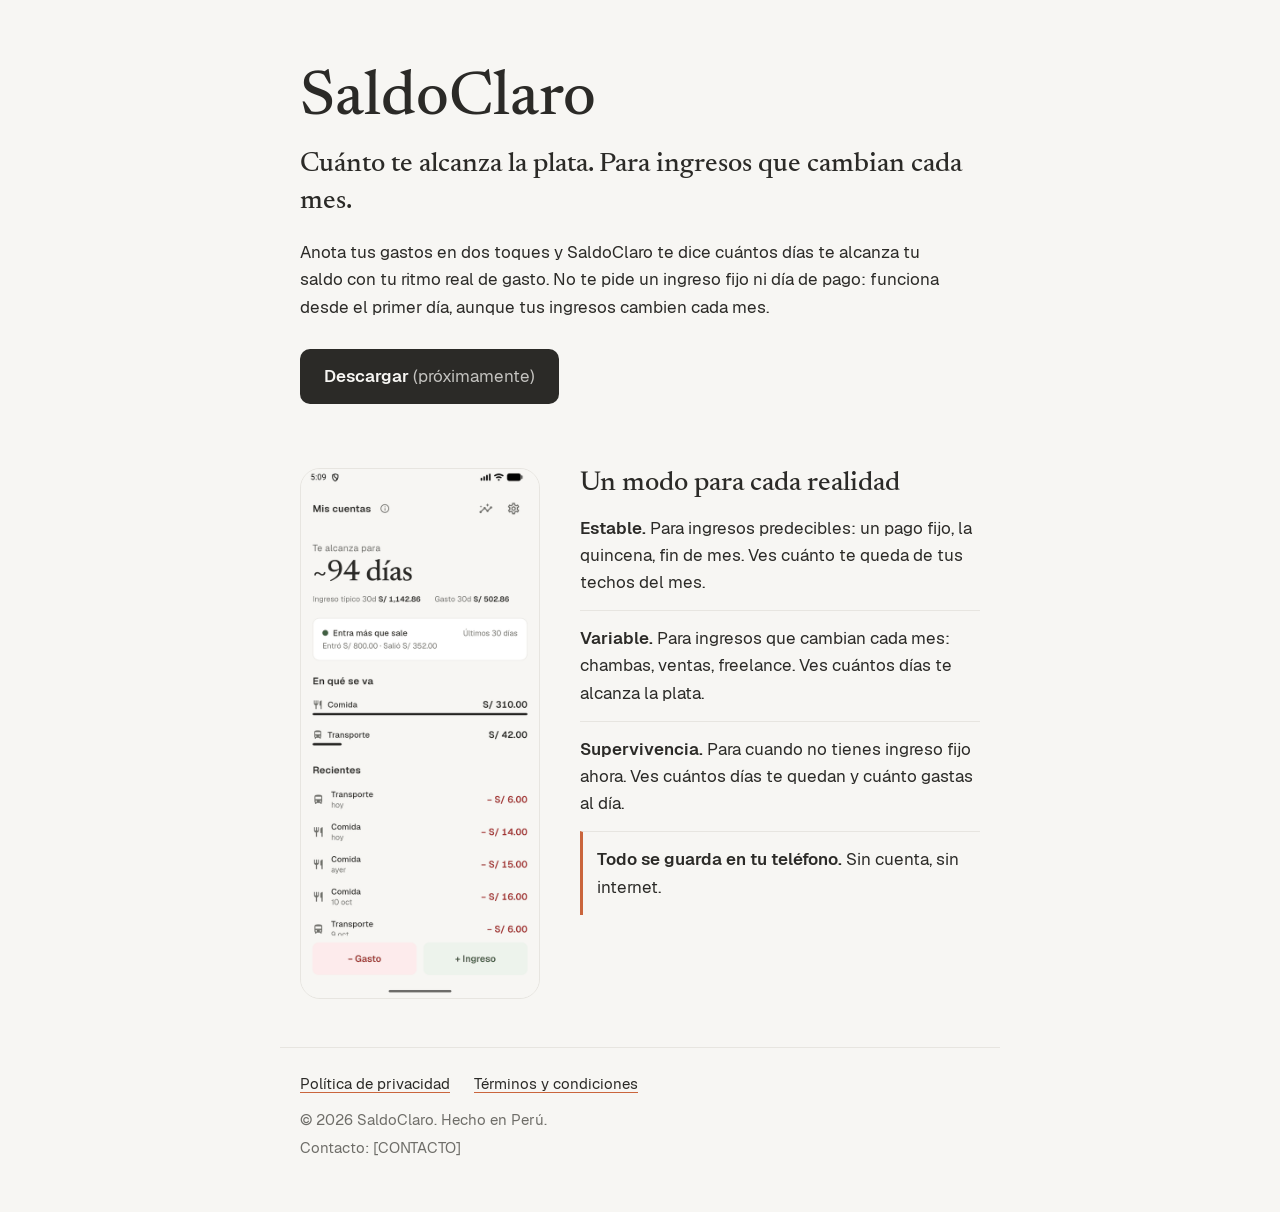
==== docs/landing/index.html @ 3e4e6461 "fase-2: landing page y feature graphic Co-Authored-By: Claude Opus 5.5 <noreply@anthropic.com>" ====
<!DOCTYPE html>
<html lang="es">
<head>
  <meta charset="utf-8">
  <meta name="viewport" content="width=device-width, initial-scale=1">
  <title>SaldoClaro: cuánto te alcanza la plata</title>
  <meta name="description" content="Cuánto te alcanza la plata. Para ingresos que cambian cada mes. Todo se guarda en tu teléfono, sin cuenta y sin internet.">
  <link rel="stylesheet" href="styles.css">
</head>
<body>
  <main>
    <header class="hero">
      <h1>SaldoClaro</h1>
      <p class="lead">Cuánto te alcanza la plata. Para ingresos que cambian cada mes.</p>
      <p>Anota tus gastos en dos toques y SaldoClaro te dice cuántos días te alcanza tu saldo con tu ritmo real de gasto. No te pide un ingreso fijo ni día de pago: funciona desde el primer día, aunque tus ingresos cambien cada mes.</p>
      <a class="button" href="#descargar" id="descargar">Descargar <span class="note">(próximamente)</span></a>
    </header>

    <section class="show" aria-labelledby="modos">
      <img src="home.png" width="540" height="1200" alt="Pantalla principal de SaldoClaro en modo Variable: te alcanza para unos 94 días, con el ingreso típico y el gasto de 30 días.">
      <div>
        <h2 id="modos">Un modo para cada realidad</h2>
        <ul class="points">
          <li><strong>Estable.</strong> Para ingresos predecibles: un pago fijo, la quincena, fin de mes. Ves cuánto te queda de tus techos del mes.</li>
          <li><strong>Variable.</strong> Para ingresos que cambian cada mes: chambas, ventas, freelance. Ves cuántos días te alcanza la plata.</li>
          <li><strong>Supervivencia.</strong> Para cuando no tienes ingreso fijo ahora. Ves cuántos días te quedan y cuánto gastas al día.</li>
          <li class="private"><strong>Todo se guarda en tu teléfono.</strong> Sin cuenta, sin internet.</li>
        </ul>
      </div>
    </section>
  </main>

  <footer>
    <nav aria-label="Legal">
      <a href="privacidad.html">Política de privacidad</a>
      <a href="terminos.html">Términos y condiciones</a>
    </nav>
    <p>© 2026 SaldoClaro. Hecho en Perú.</p>
    <p>Contacto: [CONTACTO]</p>
  </footer>
</body>
</html>
---- docs/landing/styles.css ----
/* SaldoClaro: sistema visual "Cuaderno". Sin JavaScript, sin dependencias externas. */

@font-face {
  font-family: "Newsreader";
  src: url("fonts/Newsreader16pt-Medium.woff2") format("woff2");
  font-weight: 500;
  font-display: swap;
}
@font-face {
  font-family: "Geist";
  src: url("fonts/Geist-Regular.woff2") format("woff2");
  font-weight: 400;
  font-display: swap;
}
@font-face {
  font-family: "Geist";
  src: url("fonts/Geist-SemiBold.woff2") format("woff2");
  font-weight: 600;
  font-display: swap;
}

:root {
  --canvas: #f7f6f3;
  --surface: #ffffff;
  --ink: #2b2a27;
  --ink-muted: #6f6e69;
  --border: #e7e5e0;
  --accent: #ca653c;
  --serif: "Newsreader", Georgia, serif;
  --sans: "Geist", system-ui, sans-serif;
}

*,
*::before,
*::after {
  box-sizing: border-box;
}

html {
  -webkit-text-size-adjust: 100%;
}

body {
  margin: 0;
  background: var(--canvas);
  color: var(--ink);
  font-family: var(--sans);
  font-size: 17px;
  line-height: 1.6;
}

main,
footer {
  max-width: 720px;
  margin: 0 auto;
  padding: 0 20px;
}

h1,
h2 {
  font-family: var(--serif);
  font-weight: 500;
  line-height: 1.1;
  margin: 0;
}

a {
  color: var(--ink);
  text-decoration-color: var(--accent);
  text-underline-offset: 3px;
}

/* Portada */
.hero {
  padding: 64px 0 40px;
}
.hero h1 {
  font-size: clamp(44px, 9vw, 64px);
}
.hero .lead {
  font-family: var(--serif);
  font-size: clamp(22px, 4.5vw, 28px);
  line-height: 1.3;
  margin: 12px 0 20px;
}
.hero p {
  margin: 0 0 28px;
  max-width: 60ch;
}

.button {
  display: inline-block;
  padding: 14px 24px;
  border-radius: 10px;
  background: var(--ink);
  color: var(--canvas);
  font-weight: 600;
  text-decoration: none;
}
.button:focus-visible {
  outline: 2px solid var(--accent);
  outline-offset: 3px;
}
.button .note {
  font-weight: 400;
  opacity: 0.75;
}

/* Captura + puntos */
.show {
  display: grid;
  grid-template-columns: 240px 1fr;
  gap: 40px;
  align-items: start;
  padding: 24px 0 48px;
}
.show img {
  width: 100%;
  height: auto;
  border: 1px solid var(--border);
  border-radius: 20px;
  background: var(--surface);
}
.show h2 {
  font-size: 28px;
  margin-bottom: 16px;
}
.points {
  list-style: none;
  margin: 0;
  padding: 0;
}
.points li {
  padding: 14px 0;
  border-top: 1px solid var(--border);
}
.points li:first-child {
  border-top: 0;
  padding-top: 0;
}
.points strong {
  font-weight: 600;
}
.points .private {
  /* Único acento: la promesa de privacidad. */
  border-left: 3px solid var(--accent);
  padding-left: 14px;
  border-top: 1px solid var(--border);
}

footer {
  border-top: 1px solid var(--border);
  padding-top: 24px;
  padding-bottom: 48px;
  color: var(--ink-muted);
  font-size: 15px;
}
footer nav {
  display: flex;
  flex-wrap: wrap;
  gap: 8px 24px;
  margin-bottom: 12px;
}
footer p {
  margin: 4px 0;
}

/* Páginas legales */
.legal {
  padding: 40px 0 48px;
}
.legal .back {
  display: inline-block;
  margin-bottom: 24px;
  color: var(--ink-muted);
}
.legal h1 {
  font-size: clamp(34px, 7vw, 44px);
}
.legal .updated {
  color: var(--ink-muted);
  font-size: 15px;
  margin: 8px 0 8px;
}
.legal h2 {
  font-family: var(--sans);
  font-weight: 600;
  font-size: 19px;
  line-height: 1.3;
  margin: 32px 0 8px;
}
.legal p,
.legal ul {
  margin: 0 0 12px;
}
.legal ul {
  padding-left: 22px;
}

@media (max-width: 600px) {
  body {
    font-size: 16px;
  }
  .hero {
    padding: 40px 0 24px;
  }
  .show {
    grid-template-columns: 1fr;
    gap: 28px;
  }
  .show img {
    max-width: 260px;
    justify-self: center;
  }
}
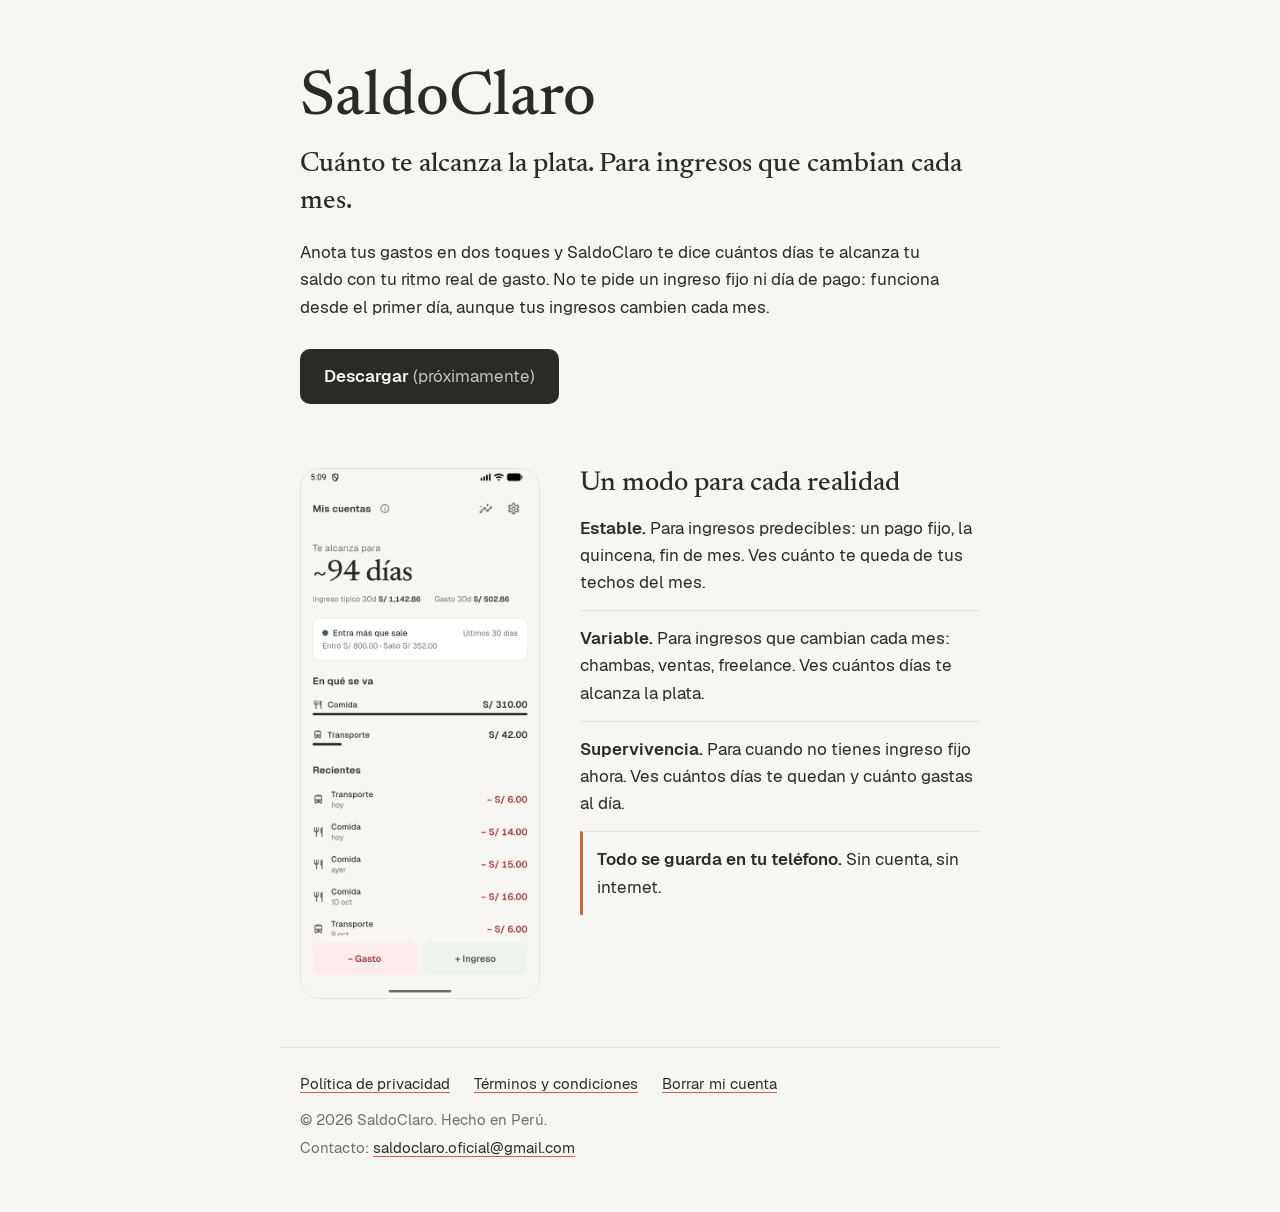
==== commit bea421ce: "fase-3b: cuenta opcional (auth, crear cuenta, borrar cuenta) Co-Authored-By: Claude Opus 5.5 <norepl" ====
--- a/docs/landing/index.html
+++ b/docs/landing/index.html
@@ -34,9 +34,10 @@
     <nav aria-label="Legal">
       <a href="privacidad.html">Política de privacidad</a>
       <a href="terminos.html">Términos y condiciones</a>
+      <a href="borrar-cuenta.html">Borrar mi cuenta</a>
     </nav>
     <p>© 2026 SaldoClaro. Hecho en Perú.</p>
-    <p>Contacto: [CONTACTO]</p>
+    <p>Contacto: <a href="mailto:saldoclaro.oficial@gmail.com">saldoclaro.oficial@gmail.com</a></p>
   </footer>
 </body>
 </html>
--- a/docs/landing/styles.css
+++ b/docs/landing/styles.css
@@ -190,10 +190,12 @@
   margin: 32px 0 8px;
 }
 .legal p,
-.legal ul {
+.legal ul,
+.legal ol {
   margin: 0 0 12px;
 }
-.legal ul {
+.legal ul,
+.legal ol {
   padding-left: 22px;
 }
 
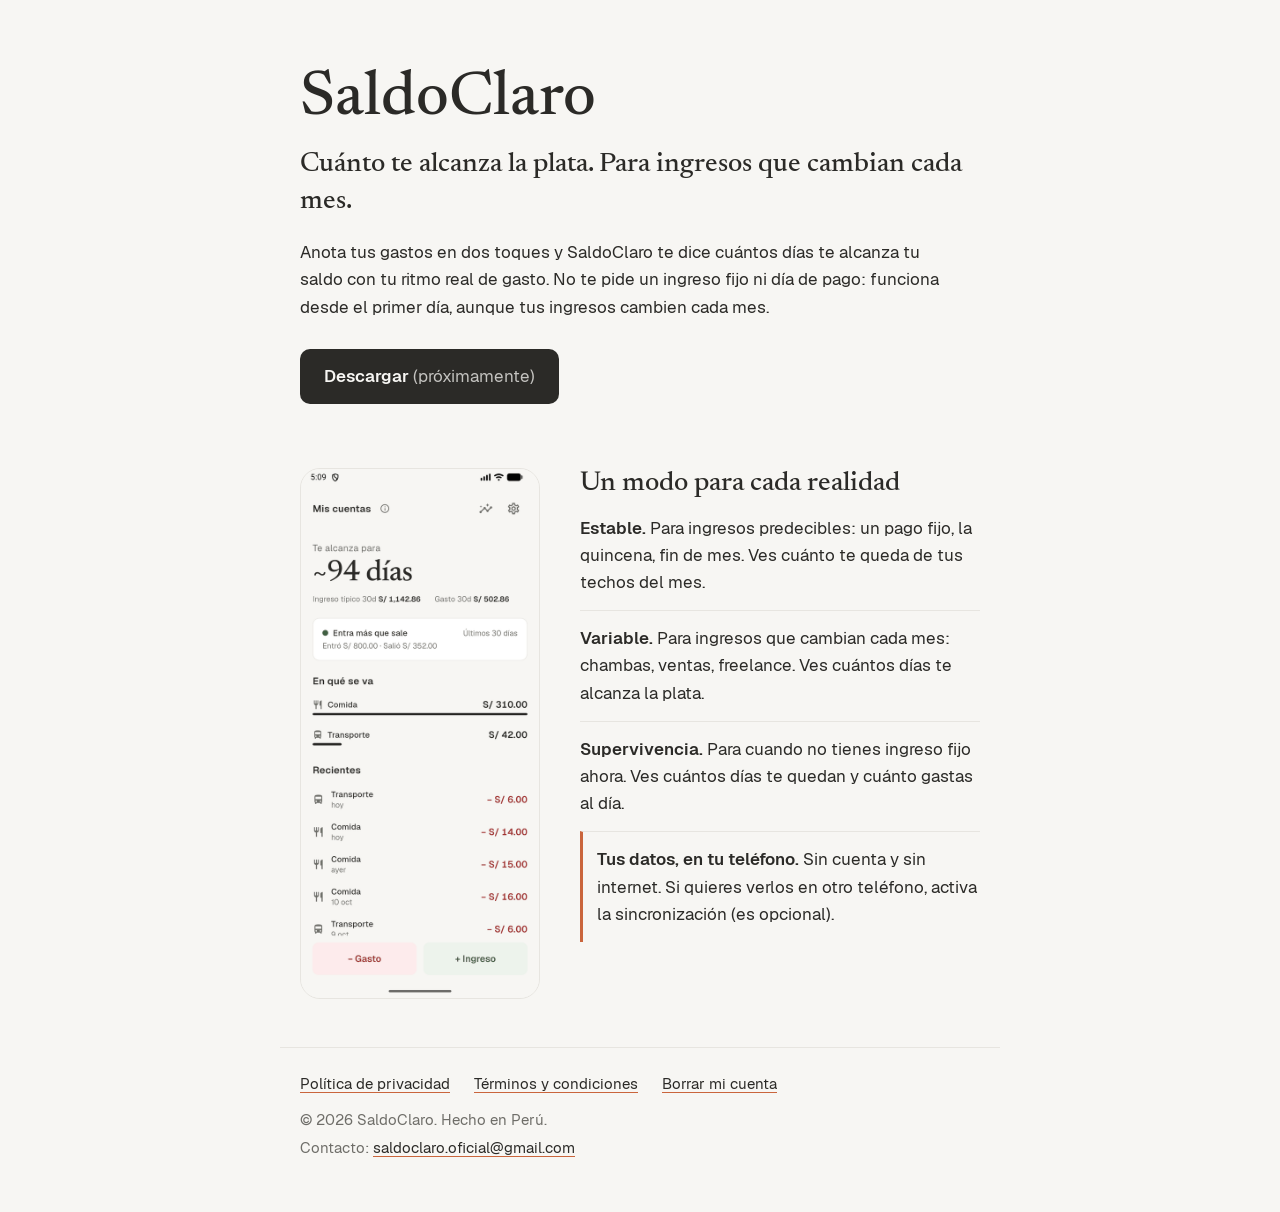
==== commit dd432b97: "fase-3: textos legales actualizados (sync opcional) Co-Authored-By: Claude Opus 5.5 <noreply@anthrop" ====
--- a/docs/landing/index.html
+++ b/docs/landing/index.html
@@ -4,7 +4,7 @@
   <meta charset="utf-8">
   <meta name="viewport" content="width=device-width, initial-scale=1">
   <title>SaldoClaro: cuánto te alcanza la plata</title>
-  <meta name="description" content="Cuánto te alcanza la plata. Para ingresos que cambian cada mes. Todo se guarda en tu teléfono, sin cuenta y sin internet.">
+  <meta name="description" content="Cuánto te alcanza la plata. Para ingresos que cambian cada mes. Funciona sin cuenta y sin internet. La sincronización con la nube es opcional.">
   <link rel="stylesheet" href="styles.css">
 </head>
 <body>
@@ -24,7 +24,7 @@
           <li><strong>Estable.</strong> Para ingresos predecibles: un pago fijo, la quincena, fin de mes. Ves cuánto te queda de tus techos del mes.</li>
           <li><strong>Variable.</strong> Para ingresos que cambian cada mes: chambas, ventas, freelance. Ves cuántos días te alcanza la plata.</li>
           <li><strong>Supervivencia.</strong> Para cuando no tienes ingreso fijo ahora. Ves cuántos días te quedan y cuánto gastas al día.</li>
-          <li class="private"><strong>Todo se guarda en tu teléfono.</strong> Sin cuenta, sin internet.</li>
+          <li class="private"><strong>Tus datos, en tu teléfono.</strong> Sin cuenta y sin internet. Si quieres verlos en otro teléfono, activa la sincronización (es opcional).</li>
         </ul>
       </div>
     </section>
